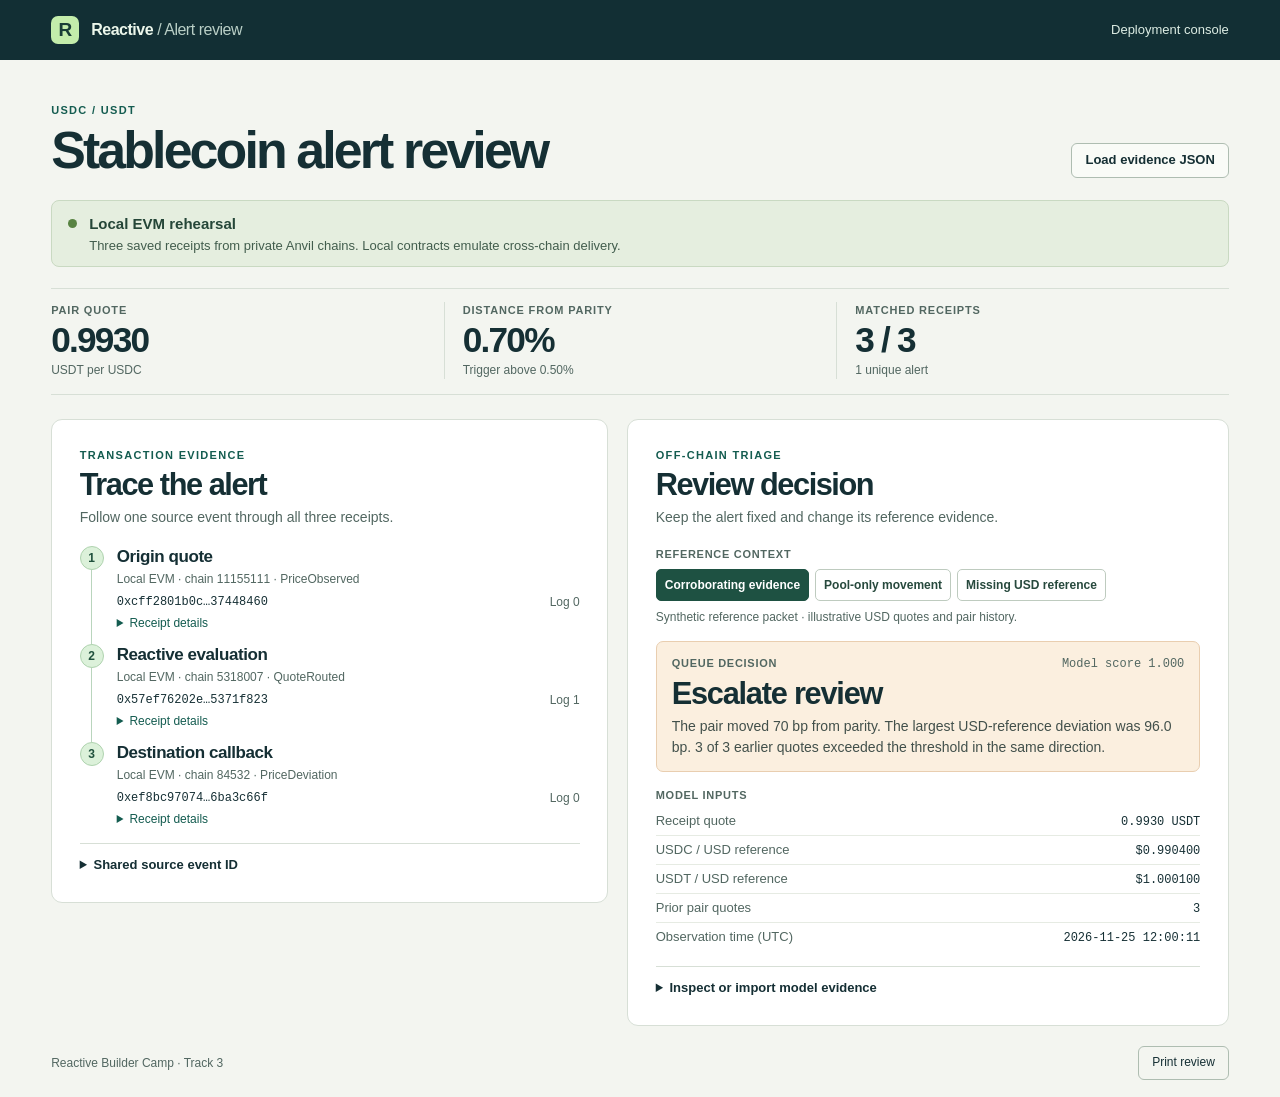
==== track3/review/index.html @ 1e28bd8b "Publish Track 3 stablecoin alert contracts, run evidence, model and demo" ====
<!doctype html>
<html lang="en">
<head>
  <meta charset="utf-8"><meta name="viewport" content="width=device-width, initial-scale=1">
  <meta name="theme-color" content="#112b31">
  <title>Stablecoin alert review · Reactive</title>
  <link rel="stylesheet" href="style.css">
  <script defer src="receipts.js"></script>
  <script defer src="../model/weights.js"></script>
  <script defer src="../model/runtime.js"></script>
  <script defer src="app.js"></script>
</head>
<body>
  <header class="masthead"><div class="frame mast-inner">
    <a class="brand" href="./" aria-label="Alert review home"><span class="monogram" aria-hidden="true">R</span><span>Reactive <span class="brand-sub">/ Alert review</span></span></a>
    <a class="navlink" href="../site/">Deployment console</a>
  </div></header>
  <main class="frame">
    <header class="page-head">
      <div><p class="eyebrow">USDC / USDT</p><h1>Stablecoin alert review</h1></div>
      <div class="top-actions"><label class="file-button">Load evidence JSON<input type="file" accept=".json,application/json" id="manifest-input"></label></div>
    </header>
    <section class="run-notice" role="status" aria-live="polite"><span class="signal" aria-hidden="true"></span><div><strong id="mode">Checking evidence</strong><p id="verification">Loading the three transaction receipts.</p><button type="button" id="snapshot" hidden>Inspect saved receipts offline</button></div></section>
    <div class="metrics" aria-label="Verified alert figures">
      <div><span class="metric-label">Pair quote</span><strong id="price">—</strong><small>USDT per USDC</small></div>
      <div><span class="metric-label">Distance from parity</span><strong id="distance">—</strong><small>Trigger above 0.50%</small></div>
      <div><span class="metric-label">Matched receipts</span><strong id="count">—</strong><small id="queue">Awaiting evidence</small></div>
    </div>
    <div class="workspace">
      <section class="card trace" id="trace" aria-labelledby="trace-title">
        <header class="section-head"><p class="eyebrow">Transaction evidence</p><h2 id="trace-title">Trace the alert</h2><p>Follow one source event through all three receipts.</p></header>
        <ol id="legs" aria-label="Transaction chain"></ol>
        <details class="event-detail" id="match-details"><summary>Shared source event ID</summary><code id="evidence-id">Awaiting matched receipts</code></details>
      </section>
      <section class="card decision" id="decision" aria-labelledby="decision-title">
        <header class="section-head"><p class="eyebrow">Off-chain triage</p><h2 id="decision-title">Review decision</h2><p>Keep the alert fixed and change its reference evidence.</p></header>
        <div class="context-switch"><div class="field-title">Reference context</div>
          <div class="scenario-group" role="group" aria-label="Evidence scenarios">
            <button class="scenario" type="button" data-kind="corroborated" aria-pressed="true" disabled>Corroborating evidence</button>
            <button class="scenario" type="button" data-kind="pool-only" aria-pressed="false" disabled>Pool-only movement</button>
            <button class="scenario" type="button" data-kind="missing" aria-pressed="false" disabled>Missing USD reference</button>
          </div>
          <button type="button" id="return-context" class="return-context" hidden>Return to alert evidence</button>
          <span id="source-kind" class="caption">References load after receipt validation.</span>
        </div>
        <div class="result" id="result-box" aria-live="polite"><div class="result-head"><span class="field-title" id="result-type">Queue decision</span><span class="score" id="score"></span></div><h3 id="decision-label">Awaiting receipts</h3><p id="reason"></p></div>
        <div class="input-panel"><div class="field-title">Model inputs</div><dl id="features" class="features"></dl></div>
        <details class="model-detail"><summary>Inspect or import model evidence</summary>
          <p>Reference packets contain an alert ID, timestamped USD quotes, source citations and pair history.</p>
          <div class="detail-tools"><label class="file-button secondary">Import context JSON<input type="file" id="context-input" accept=".json,application/json" disabled></label><a href="../model/context-example.json">Example packet</a></div>
          <p id="context-error" role="status"></p><pre id="context-data">Awaiting model inputs</pre>
        </details>
      </section>
    </div>
    <footer><span>Reactive Builder Camp · Track 3</span><button type="button" id="print">Print review</button></footer>
  </main>
</body>
</html>
---- track3/review/style.css ----
:root{color-scheme:light;--paper:#f3f5f0;--white:#fff;--ink:#152f34;--muted:#526761;--line:#d7dfd6;--teal:#145c50;--light:#eff7ec;--warn:#9a502d;--font:"Inter","Segoe UI",Arial,sans-serif;--mono:"IBM Plex Mono",Consolas,monospace}
*{box-sizing:border-box}body{margin:0;background:var(--paper);color:var(--ink);font:16px/1.5 var(--font)}button,input{font:inherit}button,a,label{touch-action:manipulation}a{color:var(--teal);text-underline-offset:.17em}a:focus-visible,button:focus-visible,summary:focus-visible,label:focus-within{outline:3px solid #d48537;outline-offset:3px}button,.file-button,summary{cursor:pointer}button:disabled{cursor:wait;opacity:.5}[hidden]{display:none!important}.frame{max-width:1280px;margin:0 auto;padding:0 clamp(18px,4vw,64px)}.masthead{background:#122f34;color:#ecf7eb}.mast-inner{height:60px;display:flex;justify-content:space-between;align-items:center;gap:16px}.brand{font-size:16px;font-weight:750;letter-spacing:-.03em}.brand,.navlink{display:flex;align-items:center;gap:12px;text-decoration:none;color:inherit}.brand-sub{color:#b9cfc6;font-weight:500}.monogram{display:grid;place-items:center;background:#c3edab;color:#183d36;width:28px;height:28px;border-radius:7px;font-size:19px;font-weight:800}.navlink{font-size:13px;color:#ddede4}.page-head{display:flex;align-items:end;justify-content:space-between;gap:20px;padding:clamp(24px,3.3vw,48px) 0 22px}.eyebrow,.metric-label,.field-title{font-size:11px;font-weight:750;letter-spacing:.12em;text-transform:uppercase}.eyebrow{margin:0 0 3px;color:var(--teal)}h1,h2,h3,p{margin:0}h1{font-size:clamp(34px,4.05vw,61px);line-height:1.08;letter-spacing:-.055em}h2{font-size:clamp(28px,2.4vw,37px);letter-spacing:-.047em;line-height:1.15}h3{font-size:clamp(25px,2.4vw,34px);line-height:1.17;letter-spacing:-.04em}.file-button,#snapshot,footer button{position:relative;display:inline-block;padding:7px 13px;border:1px solid #aebdb1;border-radius:6px;color:var(--ink);font-weight:650;font-size:13px;line-height:1.45;background:#f9fbf7}.file-button:hover,#snapshot:hover,footer button:hover{background:#eaf3e5}.file-button input{position:absolute;width:1px;height:1px;opacity:0}.run-notice{display:flex;align-items:flex-start;gap:12px;background:#e5eedf;border:1px solid #c9d9c2;border-radius:8px;padding:11px 16px;color:#254638}.run-notice strong{font-size:15px}.run-notice p{font-size:13px;color:#425d4d}.signal{margin-top:7px;width:9px;height:9px;border-radius:100%;background:#588342;flex:none}.run-notice[data-state="error"],.run-notice[data-state="offline"]{background:#fff2df;border-color:#edd2aa}.run-notice[data-state="error"] .signal,.run-notice[data-state="offline"] .signal{background:#9b642a}#snapshot{margin-top:7px}.metrics{display:grid;grid-template-columns:repeat(3,1fr);border-block:1px solid var(--line);margin:21px 0 24px;padding:13px 0 15px}.metrics>div{display:grid;gap:0;padding:0 18px;border-left:1px solid var(--line)}.metrics>div:first-child{border:0;padding-left:0}.metric-label{color:var(--muted);letter-spacing:.075em}.metrics strong{font-size:clamp(25px,2.75vw,40px);font-variant-numeric:tabular-nums;letter-spacing:-.05em;line-height:1.19}.metrics small,.caption{font-size:12px;color:var(--muted)}.workspace{display:grid;grid-template-columns:1fr 1.08fr;align-items:start;gap:19px}.card{background:var(--white);border:1px solid var(--line);border-radius:11px;padding:clamp(17px,2.15vw,30px);scroll-margin-top:14px}.section-head>p:last-child{color:var(--muted);margin-top:5px;font-size:14px}.section-head{margin-bottom:18px}ol#legs{margin:0;padding:0;list-style:none}.leg{position:relative;display:grid;grid-template-columns:27px 1fr;gap:10px;padding-bottom:14px}.leg:last-child{padding-bottom:2px}.leg:not(:last-child)::before{content:"";position:absolute;background:#b9d5bd;width:1px;left:11px;top:24px;bottom:0}.leg-marker{position:relative;z-index:1;display:grid;place-items:center;width:24px;height:24px;background:#dcf1da;color:#20513d;border:1px solid #afd3af;border-radius:50%;font:bold 12px var(--font)}.leg h3{font:700 17px/1.3 var(--font);letter-spacing:-.025em}.chain{font-size:12px;color:var(--muted);margin:2px 0 5px}.leg-ids{display:grid;grid-template-columns:minmax(0,1fr) auto;align-items:center;gap:6px}.hash{font:12px var(--mono);overflow-wrap:anywhere}.leg-detail,.event-detail,.model-detail{font-size:13px}.leg-detail summary{font:12px var(--font);color:var(--teal)}.leg-detail code,.event-detail code{display:block;overflow-wrap:anywhere;color:var(--muted);font:12px/1.55 var(--mono);margin-top:7px}.leg-detail{margin-top:5px}.event-detail,.model-detail{margin-top:15px;border-top:1px solid var(--line);padding-top:11px}.event-detail summary,.model-detail summary{font-weight:650}.field-title{color:var(--muted);letter-spacing:.065em}.scenario-group{display:flex;gap:6px;flex-wrap:wrap;margin:7px 0}.scenario{border:1px solid #becbbf;border-radius:5px;padding:6px 8px;color:#27493d;font-size:12px;font-weight:650;background:#fff}.scenario:hover{background:#edf4e9}.scenario[aria-pressed="true"]{background:#1e5142;color:white;border-color:#1e5142}.caption{display:block}.result{margin:15px 0;background:#f0f4ed;border:1px solid #d4ded0;border-radius:7px;padding:13px 15px}.result[data-decision="escalate"]{background:#fbefdf;border-color:#e9ceb0}.result[data-decision="observe"]{background:#edf6e9;border-color:#caddbe}.result[data-decision="insufficient"]{background:#f3f1f6;border-color:#d7d1e0}.result h3{margin:4px 0}.result p{font-size:14px;color:#42504b}.result-head{display:flex;align-items:center;justify-content:space-between;gap:8px}.score{font:12px var(--mono);color:var(--muted)}.features{margin:4px 0 0}.features div{display:flex;justify-content:space-between;align-items:baseline;gap:15px;font-size:13px;border-bottom:1px solid #e6ebe3;padding:4px 0}.features div:last-child{border-bottom:0}.features dt{color:var(--muted)}.features dd{margin:0;font-family:var(--mono);font-size:12px;text-align:right}.model-detail p{font-size:13px;color:var(--muted);margin:7px 0}.detail-tools{display:flex;gap:14px;align-items:center}.secondary{font-size:12px}.model-detail pre{font:11px/1.45 var(--mono);background:#f2f5ef;max-height:270px;overflow:auto;white-space:pre-wrap;overflow-wrap:anywhere;padding:10px}.empty{font-size:14px;color:var(--muted)}footer{display:flex;align-items:center;justify-content:space-between;gap:16px;margin:20px 0;color:var(--muted);font-size:12px}footer button{background:transparent;font-weight:500;font-size:12px}
@media(max-width:800px){.frame{padding-inline:16px}.workspace{grid-template-columns:1fr}.metrics>div{padding:0 10px}.leg{padding-bottom:14px}.card{padding:19px}.page-head{align-items:start}.section-head{margin-bottom:15px}}
@media(max-width:520px){.navlink{font-size:11px}.page-head{display:block}.top-actions{margin-top:12px}.metric-label{font-size:9px}.metrics small{font-size:10px}.metrics strong{font-size:23px}.metrics{margin:15px 0}.workspace{gap:12px}.brand{font-size:14px}.mast-inner{height:53px}}
@media print{@page{margin:10mm}body{background:#fff;font-size:11pt}.frame{padding:0;max-width:none}.masthead{background:#fff;color:var(--ink);border-bottom:1px solid var(--line)}.mast-inner{height:32px}.brand-sub{color:var(--muted)}.monogram,.top-actions,.navlink,.scenario-group,.detail-tools,footer button,#snapshot,.model-detail pre{display:none!important}.workspace{display:block}.card{margin:0 0 8px;padding:10px;break-inside:avoid}.metrics{margin:8px 0}.page-head{padding:8px 0}h1{font-size:25pt}h2{font-size:18pt}.leg{padding-bottom:7px}.section-head{margin-bottom:8px}.leg-detail summary,.event-detail summary,.model-detail summary{display:none}.event-detail code,.leg-detail code{display:block!important}.leg-detail,.event-detail{display:block}.model-detail{display:none}.run-notice,.result{print-color-adjust:exact}footer{margin:4px 0}}

.return-context{font-size:12px;color:var(--teal);background:none;border:0;padding:2px 0 7px;text-decoration:underline;text-underline-offset:2px}@media print{.return-context{display:none}}
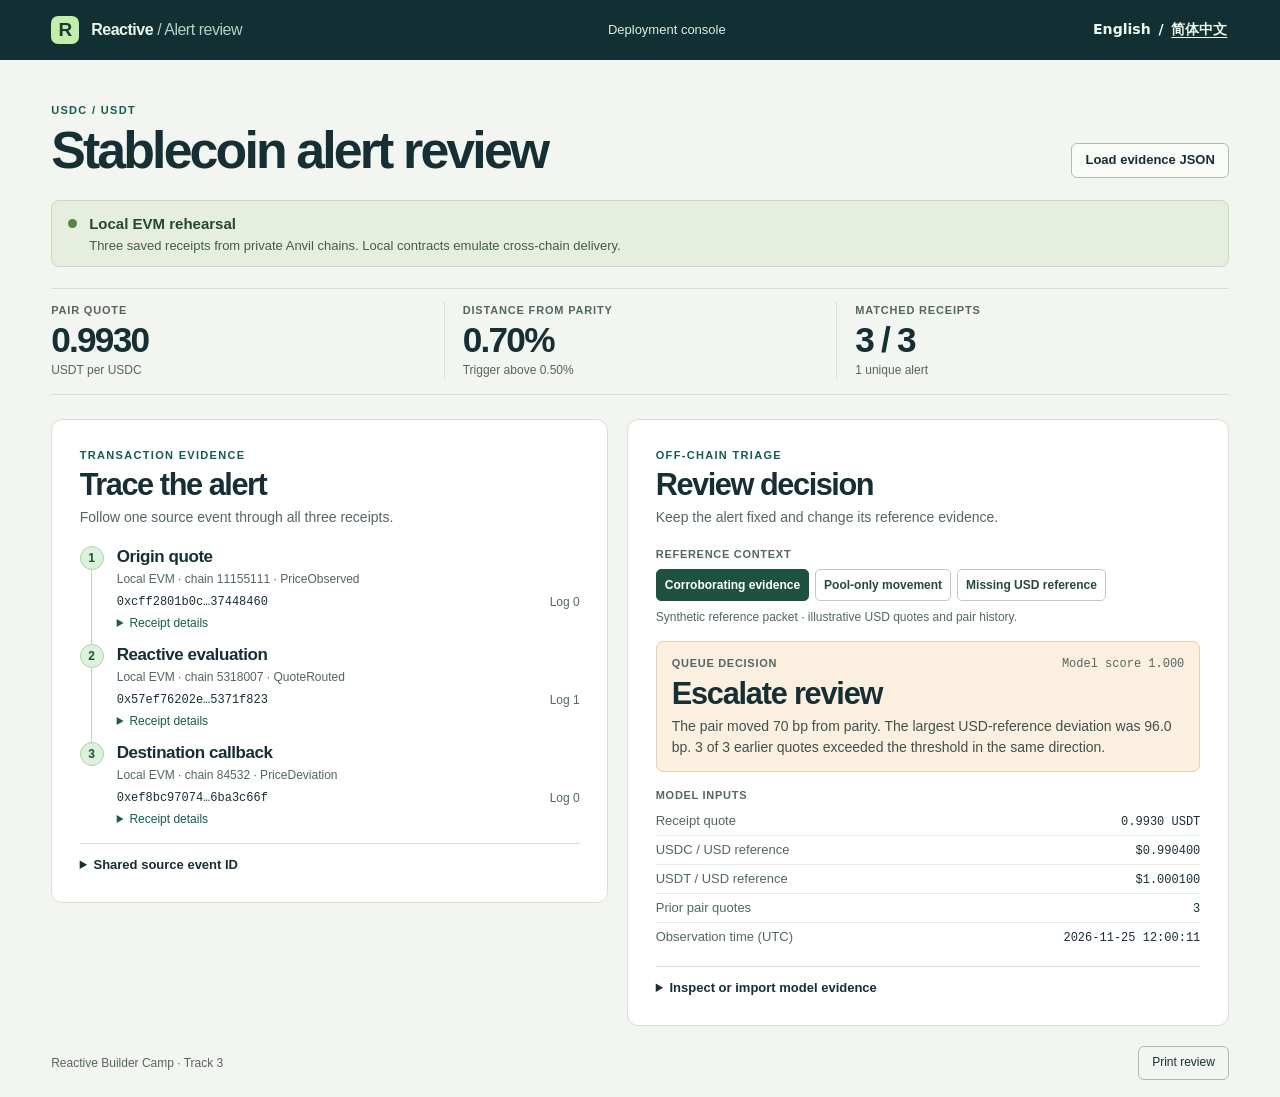
==== commit ca7f21c6: "Publish English and Simplified Chinese editions of Reactive PegPulse Pair the judging and camp guide" ====
--- a/track3/review/index.html
+++ b/track3/review/index.html
@@ -1,6 +1,10 @@
 <!doctype html>
 <html lang="en">
 <head>
+  <link rel="stylesheet" href="../visual/language-switch.css">
+  <script defer src="strings.js"></script>
+  <script defer src="proof-strings.js"></script>
+  <script defer src="../visual/locale.js"></script>
   <meta charset="utf-8"><meta name="viewport" content="width=device-width, initial-scale=1">
   <meta name="theme-color" content="#112b31">
   <title>Stablecoin alert review · Reactive</title>
@@ -14,7 +18,7 @@
   <header class="masthead"><div class="frame mast-inner">
     <a class="brand" href="./" aria-label="Alert review home"><span class="monogram" aria-hidden="true">R</span><span>Reactive <span class="brand-sub">/ Alert review</span></span></a>
     <a class="navlink" href="../site/">Deployment console</a>
-  </div></header>
+<nav data-language-switch aria-label="Language / 语言"><a href="?lang=en" data-language="en" lang="en" hreflang="en">English</a><span aria-hidden="true">/</span><a href="?lang=zh" data-language="zh" lang="zh-CN" hreflang="zh-CN">简体中文</a></nav>  </div></header>
   <main class="frame">
     <header class="page-head">
       <div><p class="eyebrow">USDC / USDT</p><h1>Stablecoin alert review</h1></div>
--- a/track3/visual/language-switch.css
+++ b/track3/visual/language-switch.css
@@ -0,0 +1,6 @@
+[data-language-switch] { display:inline-flex; flex-wrap:nowrap; align-items:center; gap:.45em; font:600 .88rem/1.4 system-ui,sans-serif; white-space:nowrap; }
+[data-language-switch] a { color:inherit; padding:.18em .1em; text-underline-offset:.22em; }
+[data-language-switch] [aria-current=page] { text-decoration:none; font-weight:800; }
+[data-language-switch] a:focus-visible { outline:2px solid currentColor; outline-offset:2px; }
+.controls + [data-language-switch] { margin:1rem 0; color:#ebf5ef; }
+body.film [data-language-switch] { display:none; }
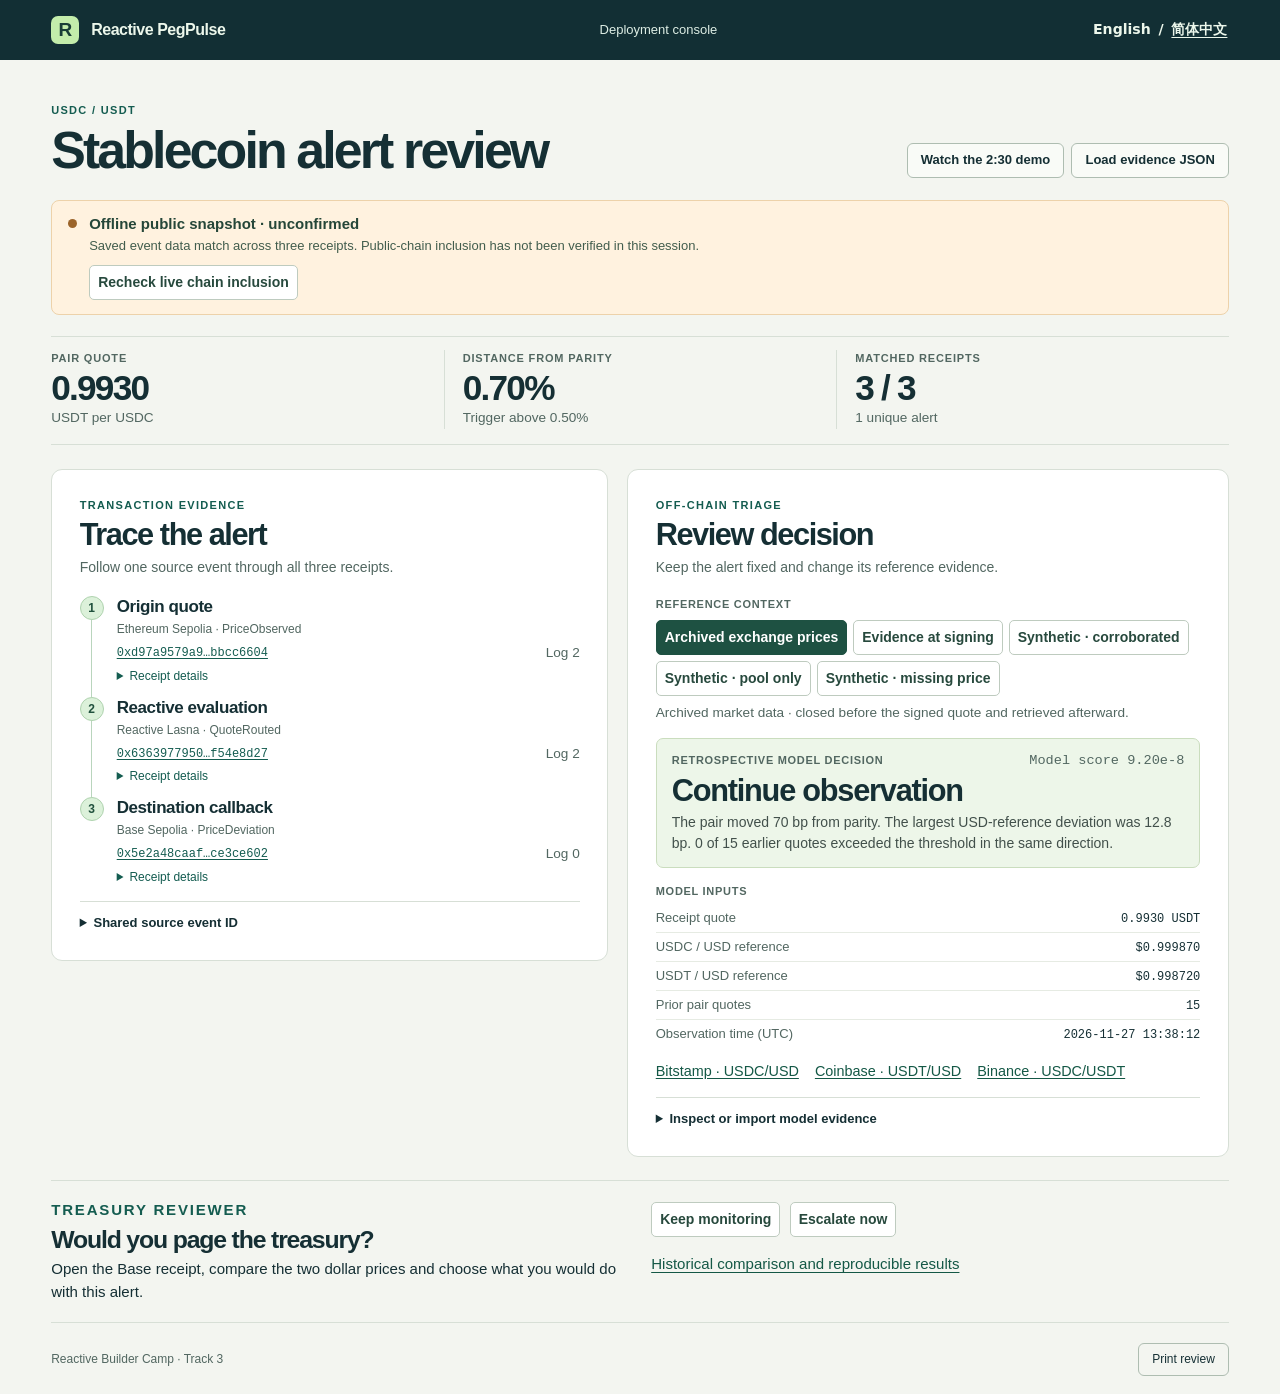
==== commit e3793927: "Connect the signed alert to observed markets and benchmark treasury review decisions" ====
--- a/track3/review/index.html
+++ b/track3/review/index.html
@@ -16,15 +16,15 @@
 </head>
 <body>
   <header class="masthead"><div class="frame mast-inner">
-    <a class="brand" href="./" aria-label="Alert review home"><span class="monogram" aria-hidden="true">R</span><span>Reactive <span class="brand-sub">/ Alert review</span></span></a>
-    <a class="navlink" href="../site/">Deployment console</a>
+    <a class="brand" href="index.html" aria-label="Alert review home"><span class="monogram" aria-hidden="true">R</span><span>Reactive PegPulse</span></a>
+    <a class="navlink" href="../site/index.html">Deployment console</a>
 <nav data-language-switch aria-label="Language / 语言"><a href="?lang=en" data-language="en" lang="en" hreflang="en">English</a><span aria-hidden="true">/</span><a href="?lang=zh" data-language="zh" lang="zh-CN" hreflang="zh-CN">简体中文</a></nav>  </div></header>
   <main class="frame">
     <header class="page-head">
       <div><p class="eyebrow">USDC / USDT</p><h1>Stablecoin alert review</h1></div>
-      <div class="top-actions"><label class="file-button">Load evidence JSON<input type="file" accept=".json,application/json" id="manifest-input"></label></div>
+      <div class="top-actions"><a class="file-button" id="film-link" href="../video/public/demo.mp4">Watch the 2:30 demo</a> <label class="file-button">Load evidence JSON<input type="file" accept=".json,application/json" id="manifest-input"></label></div>
     </header>
-    <section class="run-notice" role="status" aria-live="polite"><span class="signal" aria-hidden="true"></span><div><strong id="mode">Checking evidence</strong><p id="verification">Loading the three transaction receipts.</p><button type="button" id="snapshot" hidden>Inspect saved receipts offline</button></div></section>
+    <section class="run-notice" role="status" aria-live="polite"><span class="signal" aria-hidden="true"></span><div><strong id="mode">Checking evidence</strong><p id="verification">Loading the three transaction receipts.</p><button type="button" id="snapshot" hidden>Inspect saved receipts offline</button><button id="live-check" type="button" class="scenario" hidden>Recheck live chain inclusion</button><p id="live-progress" role="status"></p></div></section>
     <div class="metrics" aria-label="Verified alert figures">
       <div><span class="metric-label">Pair quote</span><strong id="price">—</strong><small>USDT per USDC</small></div>
       <div><span class="metric-label">Distance from parity</span><strong id="distance">—</strong><small>Trigger above 0.50%</small></div>
@@ -40,15 +40,18 @@
         <header class="section-head"><p class="eyebrow">Off-chain triage</p><h2 id="decision-title">Review decision</h2><p>Keep the alert fixed and change its reference evidence.</p></header>
         <div class="context-switch"><div class="field-title">Reference context</div>
           <div class="scenario-group" role="group" aria-label="Evidence scenarios">
-            <button class="scenario" type="button" data-kind="corroborated" aria-pressed="true" disabled>Corroborating evidence</button>
-            <button class="scenario" type="button" data-kind="pool-only" aria-pressed="false" disabled>Pool-only movement</button>
-            <button class="scenario" type="button" data-kind="missing" aria-pressed="false" disabled>Missing USD reference</button>
+            <button class="scenario" type="button" data-kind="market" aria-pressed="false" hidden>Archived exchange prices</button>
+            <button class="scenario" type="button" data-kind="absent" aria-pressed="false" hidden>Evidence at signing</button>
+            <button class="scenario" type="button" data-kind="corroborated" aria-pressed="true" disabled>Synthetic · corroborated</button>
+            <button class="scenario" type="button" data-kind="pool-only" aria-pressed="false" disabled>Synthetic · pool only</button>
+            <button class="scenario" type="button" data-kind="missing" aria-pressed="false" disabled>Synthetic · missing price</button>
           </div>
           <button type="button" id="return-context" class="return-context" hidden>Return to alert evidence</button>
           <span id="source-kind" class="caption">References load after receipt validation.</span>
         </div>
         <div class="result" id="result-box" aria-live="polite"><div class="result-head"><span class="field-title" id="result-type">Queue decision</span><span class="score" id="score"></span></div><h3 id="decision-label">Awaiting receipts</h3><p id="reason"></p></div>
         <div class="input-panel"><div class="field-title">Model inputs</div><dl id="features" class="features"></dl></div>
+        <div id="market-links" class="market-links" hidden></div>
         <details class="model-detail"><summary>Inspect or import model evidence</summary>
           <p>Reference packets contain an alert ID, timestamped USD quotes, source citations and pair history.</p>
           <div class="detail-tools"><label class="file-button secondary">Import context JSON<input type="file" id="context-input" accept=".json,application/json" disabled></label><a href="../model/context-example.json">Example packet</a></div>
@@ -56,6 +59,13 @@
         </details>
       </section>
     </div>
+    <section class="review-task" aria-labelledby="task-heading">
+      <div><p class="eyebrow">Treasury reviewer</p><h2 id="task-heading">Would you page the treasury?</h2>
+      <p>Open the Base receipt, compare the two dollar prices and choose what you would do with this alert.</p></div>
+      <div class="task-tools"><button class="scenario" type="button" data-answer="observe" aria-pressed="false">Keep monitoring</button>
+      <button class="scenario" type="button" data-answer="escalate" aria-pressed="false">Escalate now</button>
+      <p id="task-feedback" role="status"></p><a id="comparison-link" href="https://github.com/sunshineluyao/reactive-builder-camp-2026/blob/main/track3/evidence/market/README.md">Historical comparison and reproducible results</a></div>
+    </section>
     <footer><span>Reactive Builder Camp · Track 3</span><button type="button" id="print">Print review</button></footer>
   </main>
 </body>
--- a/track3/review/style.css
+++ b/track3/review/style.css
@@ -5,3 +5,5 @@
 @media print{@page{margin:10mm}body{background:#fff;font-size:11pt}.frame{padding:0;max-width:none}.masthead{background:#fff;color:var(--ink);border-bottom:1px solid var(--line)}.mast-inner{height:32px}.brand-sub{color:var(--muted)}.monogram,.top-actions,.navlink,.scenario-group,.detail-tools,footer button,#snapshot,.model-detail pre{display:none!important}.workspace{display:block}.card{margin:0 0 8px;padding:10px;break-inside:avoid}.metrics{margin:8px 0}.page-head{padding:8px 0}h1{font-size:25pt}h2{font-size:18pt}.leg{padding-bottom:7px}.section-head{margin-bottom:8px}.leg-detail summary,.event-detail summary,.model-detail summary{display:none}.event-detail code,.leg-detail code{display:block!important}.leg-detail,.event-detail{display:block}.model-detail{display:none}.run-notice,.result{print-color-adjust:exact}footer{margin:4px 0}}
 
 .return-context{font-size:12px;color:var(--teal);background:none;border:0;padding:2px 0 7px;text-decoration:underline;text-underline-offset:2px}@media print{.return-context{display:none}}
+
+[hidden]{display:none!important}.top-actions{display:flex;flex-wrap:wrap;gap:.45rem}.top-actions a{text-decoration:none}.market-links{display:flex;flex-wrap:wrap;gap:.4rem 1rem;margin:.8rem 0;font-size:.9rem}.review-task{border-block:1px solid var(--line);padding:1.15rem 0;margin-top:1.4rem;display:grid;grid-template-columns:1fr 1fr;gap:1.4rem}.review-task h2{font-size:1.55rem;margin:.25rem 0}.review-task p,.task-tools a{font-size:.94rem}.task-tools a{display:inline-block;margin-top:.6rem}.task-tools button{margin:.2rem .3rem .4rem 0}#live-check{margin:.6rem 0 .2rem}.market-links a,.task-tools a{color:#145846}.scenario:focus-visible,a:focus-visible,button:focus-visible{outline:3px solid #6850a5;outline-offset:3px}.scenario{font-size:.875rem}.score{font-size:.85rem}.metrics small,.caption{font-size:.85rem}@media(max-width:700px){.review-task{grid-template-columns:1fr}.mast-inner{gap:.5rem}}@media print{#live-check,.review-task,.market-links,.top-actions{display:none}}
